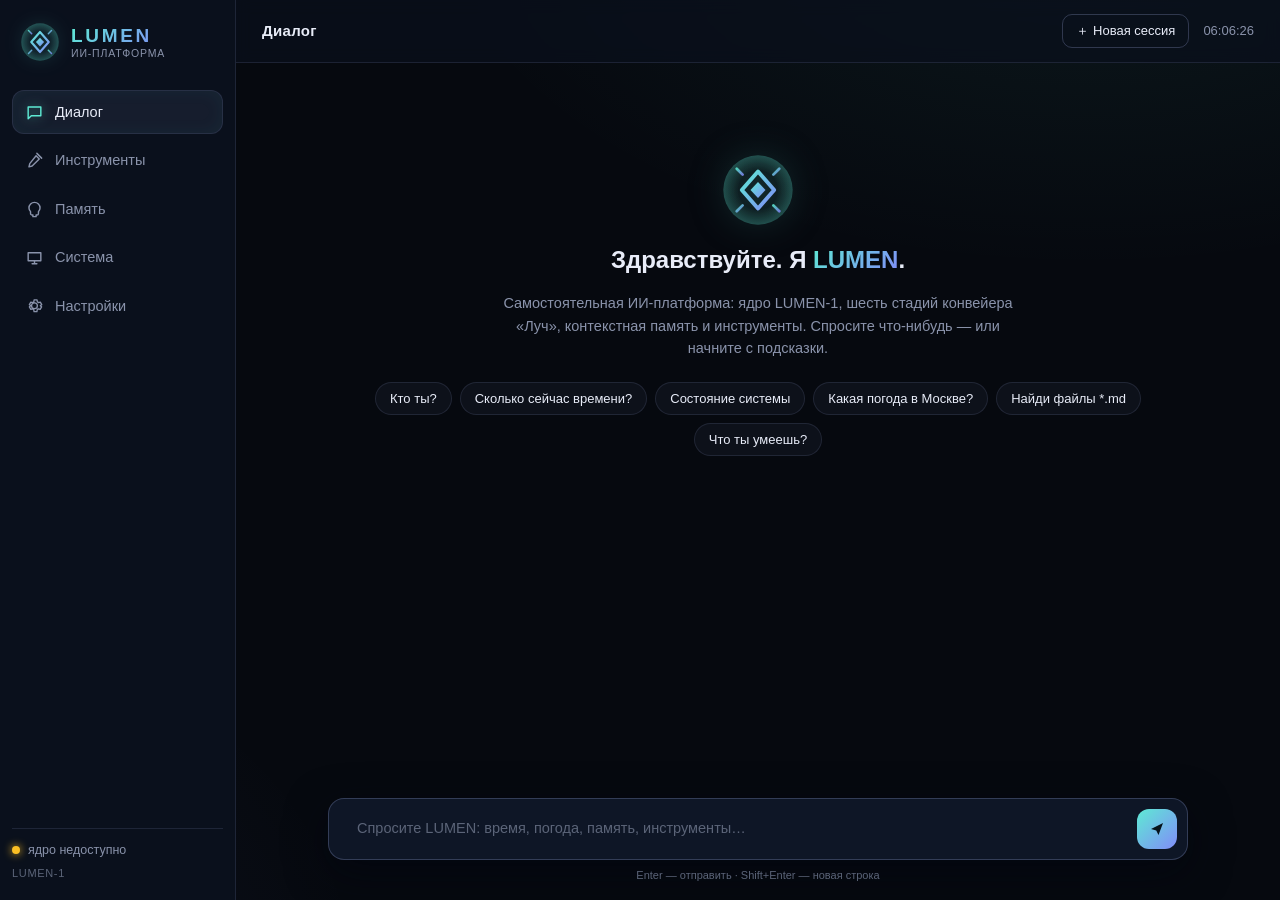
==== lumen/web/index.html @ b2634bad "LUMEN 1.0 — полная переработка: самостоятельная ИИ-платформа Создана новая ИИ-платформа LUMEN (Люмен" ====
<!doctype html>
<html lang="ru" data-theme="dark">
<head>
  <meta charset="utf-8"/>
  <meta name="viewport" content="width=device-width, initial-scale=1"/>
  <title>LUMEN — ИИ-платформа</title>
  <meta name="description" content="LUMEN — самостоятельная ИИ-платформа: ядро LUMEN-1, конвейер «Луч», контекстная память, инструменты и обучающая петля."/>
  <link rel="icon" type="image/svg+xml" href="assets/logo.svg"/>
  <link rel="stylesheet" href="styles.css"/>
</head>
<body>
  <div class="app">
    <!-- ═══════════ ЛЕВАЯ РЕЙКА ═══════════ -->
    <aside class="rail">
      <div class="brand">
        <img src="assets/logo.svg" alt="LUMEN" class="brand-logo"/>
        <div class="brand-text">
          <span class="brand-name">LUMEN</span>
          <span class="brand-sub">ИИ-платформа</span>
        </div>
      </div>

      <nav class="nav">
        <a href="#/dialog" data-view="dialog" class="nav-item active">
          <svg viewBox="0 0 24 24" class="ic"><path d="M4 5h16v11H8l-4 4z"/></svg>
          <span>Диалог</span>
        </a>
        <a href="#/tools" data-view="tools" class="nav-item">
          <svg viewBox="0 0 24 24" class="ic"><path d="M14 6l4 4-9 9-4 1 1-4zM15 3l6 6"/></svg>
          <span>Инструменты</span>
        </a>
        <a href="#/memory" data-view="memory" class="nav-item">
          <svg viewBox="0 0 24 24" class="ic"><path d="M12 3a7 7 0 0 1 7 7c0 2-1 3.5-2 4.7V17a2 2 0 0 1-2 2h-1v2H10v-2H9a2 2 0 0 1-2-2v-2.3C6 13.5 5 12 5 10a7 7 0 0 1 7-7z"/></svg>
          <span>Память</span>
        </a>
        <a href="#/system" data-view="system" class="nav-item">
          <svg viewBox="0 0 24 24" class="ic"><path d="M4 6h16v10H4zM9 20h6M12 16v4"/></svg>
          <span>Система</span>
        </a>
        <a href="#/settings" data-view="settings" class="nav-item">
          <svg viewBox="0 0 24 24" class="ic"><path d="M12 8a4 4 0 1 0 0 8 4 4 0 0 0 0-8zm8 4l2-1.5-2-3.5-2.4.8a8 8 0 0 0-1.6-1L15.5 4h-4l-.4 2.8a8 8 0 0 0-1.6 1L7 7l-2 3.5L7 12l-2 1.5 2 3.5 2.4-.8a8 8 0 0 0 1.6 1l.4 2.8h4l.4-2.8a8 8 0 0 0 1.6-1l2.4.8 2-3.5z" transform="scale(0.92) translate(1,0)"/></svg>
          <span>Настройки</span>
        </a>
      </nav>

      <div class="rail-footer">
        <div class="status-line">
          <span class="dot" id="backend-dot"></span>
          <span id="backend-label">ядро…</span>
        </div>
        <div class="rail-ver" id="rail-ver">LUMEN-1</div>
      </div>
    </aside>

    <!-- ═══════════ ОСНОВНАЯ ОБЛАСТЬ ═══════════ -->
    <main class="main">
      <header class="topbar">
        <div class="crumb" id="crumb">Диалог</div>
        <div class="top-actions">
          <button class="ghost-btn" id="new-session" title="Начать новую сессию">＋ Новая сессия</button>
          <div class="clock" id="clock"></div>
        </div>
      </header>

      <!-- ─── ДИАЛОГ ─── -->
      <section id="view-dialog" class="view">
        <div class="chat" id="chat">
          <div class="chat-inner" id="chat-inner"></div>
        </div>
        <div class="composer-wrap">
          <div class="composer">
            <textarea id="input" rows="1"
              placeholder="Спросите LUMEN: время, погода, память, инструменты…"></textarea>
            <button id="send" class="send-btn" title="Отправить">
              <svg viewBox="0 0 24 24"><path d="M4 12l16-8-6 16-3-6z"/></svg>
            </button>
          </div>
          <div class="composer-hint">Enter — отправить · Shift+Enter — новая строка</div>
        </div>
      </section>

      <!-- ─── ИНСТРУМЕНТЫ ─── -->
      <section id="view-tools" class="view hidden">
        <div class="view-head">
          <h1>Инструменты</h1>
          <p>Реестр LUMEN: встроенные инструменты ядра и legacy-адаптеры. Нажмите «Запустить», чтобы выполнить прямо отсюда.</p>
        </div>
        <div class="tools-grid" id="tools-grid"></div>
      </section>

      <!-- ─── ПАМЯТЬ ─── -->
      <section id="view-memory" class="view hidden">
        <div class="view-head">
          <h1>Память</h1>
          <p>Семантический слой: долговременные факты по категориям. LUMEN сам подхватывает факты из разговора («меня зовут…», «живу в…»).</p>
        </div>
        <div class="mem-layout">
          <div class="mem-side">
            <div class="mem-cats" id="mem-cats"></div>
            <div class="mem-add">
              <h3>Новый факт</h3>
              <select id="mem-cat"></select>
              <input id="mem-key" placeholder="ключ (например: user_name)"/>
              <input id="mem-value" placeholder="значение"/>
              <button id="mem-add-btn" class="accent-btn">Сохранить</button>
            </div>
          </div>
          <div class="mem-main">
            <input id="mem-search" class="search" placeholder="Вспомнить… (relevance-поиск)"/>
            <div id="mem-list" class="mem-list"></div>
          </div>
        </div>
      </section>

      <!-- ─── СИСТЕМА ─── -->
      <section id="view-system" class="view hidden">
        <div class="view-head">
          <h1>Система</h1>
          <p>Состояние платформы, машины и обучающей петли.</p>
        </div>
        <div class="sys-grid" id="sys-grid"></div>
        <div class="pipeline-card" id="pipeline-card"></div>
        <div class="sys-sessions">
          <h3>Сессии</h3>
          <div id="sessions-list" class="sessions-list"></div>
        </div>
      </section>

      <!-- ─── НАСТРОЙКИ ─── -->
      <section id="view-settings" class="view hidden">
        <div class="view-head">
          <h1>Настройки</h1>
          <p>Конфигурация платформы: модуль генерации, персона, контекст, безопасность, голос, внешний вид.</p>
        </div>
        <div class="settings-grid" id="settings-grid"></div>
        <div class="settings-actions">
          <button id="save-settings" class="accent-btn">Сохранить</button>
          <span class="hint">Применяется к ядру сразу, без перезапуска.</span>
        </div>
      </section>
    </main>
  </div>

  <div id="toast-root"></div>
  <div id="modal-root"></div>
  <script src="app.js"></script>
</body>
</html>
---- lumen/web/styles.css ----
/* ═══════════════════════════════════════════════════════════════════════
   LUMEN — дизайн-система «Luminance»
   Своя визуальная идентичность платформы: глубокий графитовый фон,
   мягкое свечение линзы, градиент teal → indigo, стеклянные панели.
   ═══════════════════════════════════════════════════════════════════════ */

:root[data-theme="dark"] {
  --bg-0: #06090f;
  --bg-1: #0a101c;
  --bg-2: #0e1626;
  --panel: rgba(148, 163, 215, 0.055);
  --panel-2: rgba(148, 163, 215, 0.09);
  --panel-solid: #0d1422;
  --border: rgba(148, 163, 215, 0.14);
  --border-strong: rgba(148, 163, 215, 0.28);
  --text: #e8ecf8;
  --muted: #8a93ab;
  --faint: #5b6478;
  --accent: #5eead4;
  --accent-2: #818cf8;
  --accent-3: #f59e0b;
  --good: #34d399;
  --warn: #fbbf24;
  --bad: #f87171;
  --grad: linear-gradient(135deg, #5eead4 0%, #818cf8 100%);
  --glow: 0 0 28px rgba(94, 234, 212, 0.18);
  --shadow: 0 12px 40px rgba(2, 6, 16, 0.55);
  --user-bubble: linear-gradient(135deg, rgba(129, 140, 248, 0.22), rgba(94, 234, 212, 0.10));
}

:root[data-theme="light"] {
  --bg-0: #eef1f8;
  --bg-1: #f6f8fd;
  --bg-2: #ffffff;
  --panel: rgba(30, 41, 77, 0.045);
  --panel-2: rgba(30, 41, 77, 0.08);
  --panel-solid: #ffffff;
  --border: rgba(30, 41, 77, 0.12);
  --border-strong: rgba(30, 41, 77, 0.24);
  --text: #17203a;
  --muted: #5a6478;
  --faint: #98a1b5;
  --accent: #0d9488;
  --accent-2: #6366f1;
  --accent-3: #d97706;
  --good: #059669;
  --warn: #d97706;
  --bad: #dc2626;
  --grad: linear-gradient(135deg, #0d9488 0%, #6366f1 100%);
  --glow: 0 0 28px rgba(13, 148, 136, 0.12);
  --shadow: 0 12px 32px rgba(23, 32, 58, 0.10);
  --user-bubble: linear-gradient(135deg, rgba(99, 102, 241, 0.14), rgba(13, 148, 136, 0.10));
}

* { margin: 0; padding: 0; box-sizing: border-box; }

html, body { height: 100%; }

body {
  font-family: "Inter", "Segoe UI", -apple-system, Roboto, "Helvetica Neue", Arial, sans-serif;
  background:
    radial-gradient(1100px 600px at 85% -10%, rgba(94, 234, 212, 0.07), transparent 60%),
    radial-gradient(900px 700px at -10% 110%, rgba(129, 140, 248, 0.08), transparent 55%),
    var(--bg-0);
  color: var(--text);
  font-size: 14.5px;
  line-height: 1.55;
  -webkit-font-smoothing: antialiased;
}

code, pre, .mono {
  font-family: "JetBrains Mono", "Cascadia Code", Consolas, monospace;
}

::selection { background: rgba(94, 234, 212, 0.28); }

/* ── скроллбар ─────────────────────────────────────────────────────── */
::-webkit-scrollbar { width: 9px; height: 9px; }
::-webkit-scrollbar-thumb { background: var(--border-strong); border-radius: 8px; }
::-webkit-scrollbar-track { background: transparent; }

/* ═══ КАРКАС ═══════════════════════════════════════════════════════════ */
.app { display: flex; height: 100vh; overflow: hidden; }

/* ── рейка ─────────────────────────────────────────────────────────── */
.rail {
  width: 236px; flex-shrink: 0;
  display: flex; flex-direction: column;
  background: var(--bg-1);
  border-right: 1px solid var(--border);
  padding: 18px 12px;
  gap: 18px;
}

.brand { display: flex; align-items: center; gap: 11px; padding: 4px 8px 10px; }
.brand-logo {
  width: 40px; height: 40px;
  filter: drop-shadow(0 0 10px rgba(94, 234, 212, 0.45));
}
.brand-text { display: flex; flex-direction: column; line-height: 1.15; }
.brand-name {
  font-size: 19px; font-weight: 800; letter-spacing: 0.14em;
  background: var(--grad);
  -webkit-background-clip: text; background-clip: text; color: transparent;
}
.brand-sub { font-size: 10.5px; color: var(--muted); letter-spacing: 0.08em; text-transform: uppercase; }

.nav { display: flex; flex-direction: column; gap: 4px; flex: 1; }
.nav-item {
  display: flex; align-items: center; gap: 11px;
  padding: 10px 12px; border-radius: 12px;
  color: var(--muted); text-decoration: none; font-weight: 500;
  border: 1px solid transparent;
  transition: all 0.16s ease;
}
.nav-item:hover { color: var(--text); background: var(--panel); }
.nav-item.active {
  color: var(--text);
  background: var(--panel-2);
  border-color: var(--border);
  box-shadow: inset 0 0 18px rgba(94, 234, 212, 0.05);
}
.nav-item.active .ic { color: var(--accent); filter: drop-shadow(0 0 6px rgba(94,234,212,.6)); }
.nav-item .ic { width: 19px; height: 19px; fill: none; stroke: currentColor; stroke-width: 1.8; stroke-linecap: round; stroke-linejoin: round; flex-shrink: 0; }

.rail-footer { border-top: 1px solid var(--border); padding-top: 12px; }
.status-line { display: flex; align-items: center; gap: 8px; font-size: 12.5px; color: var(--muted); }
.dot { width: 8px; height: 8px; border-radius: 50%; background: var(--faint); flex-shrink: 0; }
.dot.on { background: var(--good); box-shadow: 0 0 8px var(--good); animation: pulse 2.4s infinite; }
.dot.off { background: var(--warn); box-shadow: 0 0 8px var(--warn); }
.rail-ver { margin-top: 5px; font-size: 11px; color: var(--faint); letter-spacing: 0.06em; }

@keyframes pulse { 0%, 100% { opacity: 1; } 50% { opacity: 0.55; } }

/* ── основная область ──────────────────────────────────────────────── */
.main { flex: 1; display: flex; flex-direction: column; min-width: 0; }

.topbar {
  display: flex; align-items: center; justify-content: space-between;
  padding: 14px 26px;
  border-bottom: 1px solid var(--border);
  background: color-mix(in srgb, var(--bg-1) 72%, transparent);
  backdrop-filter: blur(8px);
}
.crumb { font-size: 15px; font-weight: 600; letter-spacing: 0.02em; }
.top-actions { display: flex; align-items: center; gap: 14px; }
.clock { font-size: 13px; color: var(--muted); font-variant-numeric: tabular-nums; }

.ghost-btn {
  background: transparent; border: 1px solid var(--border-strong);
  color: var(--text); padding: 7px 13px; border-radius: 10px;
  font-size: 13px; cursor: pointer; transition: all 0.15s;
}
.ghost-btn:hover { border-color: var(--accent); color: var(--accent); box-shadow: var(--glow); }

.view { flex: 1; overflow-y: auto; display: flex; flex-direction: column; }
.view.hidden { display: none; }

.view-head { padding: 22px 28px 8px; max-width: 1200px; width: 100%; margin: 0 auto; }
.view-head h1 { font-size: 21px; font-weight: 750; letter-spacing: 0.01em; }
.view-head p { color: var(--muted); margin-top: 4px; max-width: 720px; }

/* ═══ ДИАЛОГ ═══════════════════════════════════════════════════════════ */
.chat { flex: 1; overflow-y: auto; }
.chat-inner { max-width: 860px; margin: 0 auto; padding: 26px 24px 10px; display: flex; flex-direction: column; gap: 18px; }

/* приветствие */
.welcome {
  text-align: center; padding: 64px 20px 30px;
  display: flex; flex-direction: column; align-items: center; gap: 14px;
}
.welcome img { width: 74px; filter: drop-shadow(0 0 18px rgba(94,234,212,.5)); }
.welcome h2 { font-size: 24px; font-weight: 750; }
.welcome h2 b { background: var(--grad); -webkit-background-clip: text; background-clip: text; color: transparent; }
.welcome p { color: var(--muted); max-width: 520px; }
.sugg-row { display: flex; flex-wrap: wrap; gap: 8px; justify-content: center; margin-top: 8px; }
.sugg {
  background: var(--panel); border: 1px solid var(--border);
  color: var(--text); padding: 8px 14px; border-radius: 999px;
  font-size: 13px; cursor: pointer; transition: all 0.15s;
}
.sugg:hover { border-color: var(--accent); box-shadow: var(--glow); transform: translateY(-1px); }

/* сообщение пользователя */
.msg-user { display: flex; justify-content: flex-end; }
.bubble-user {
  max-width: 70%;
  background: var(--user-bubble);
  border: 1px solid var(--border);
  border-radius: 16px 16px 4px 16px;
  padding: 11px 16px;
  white-space: pre-wrap; word-break: break-word;
}
.bubble-user .who { font-size: 11px; color: var(--muted); margin-bottom: 3px; text-align: right; }

/* карточка ответа LUMEN — «lumina» */
.lumina {
  background: var(--panel);
  border: 1px solid var(--border);
  border-radius: 16px;
  overflow: hidden;
  animation: rise 0.3s ease;
}
@keyframes rise { from { opacity: 0; transform: translateY(8px); } to { opacity: 1; transform: none; } }
.lumina-header {
  display: flex; align-items: center; gap: 9px;
  padding: 9px 16px;
  border-bottom: 1px solid var(--border);
  background: var(--panel-2);
}
.lumina-header img { width: 20px; height: 20px; filter: drop-shadow(0 0 5px rgba(94,234,212,.5)); }
.lumina-name { font-weight: 700; font-size: 12.5px; letter-spacing: 0.1em; }
.chip {
  font-size: 11px; padding: 2.5px 9px; border-radius: 999px;
  background: var(--panel-2); border: 1px solid var(--border); color: var(--muted);
  white-space: nowrap;
}
.chip.accent { color: var(--accent); border-color: color-mix(in srgb, var(--accent) 40%, transparent); }
.chip.warn { color: var(--warn); border-color: color-mix(in srgb, var(--warn) 40%, transparent); }
.chip.bad { color: var(--bad); border-color: color-mix(in srgb, var(--bad) 40%, transparent); }
.lumina-spacer { flex: 1; }
.lumina-body { padding: 14px 18px; word-break: break-word; }
.lumina-body p { margin: 0 0 10px; }
.lumina-body p:last-child { margin-bottom: 0; }
.lumina-body ul, .lumina-body ol { margin: 0 0 10px 22px; }
.lumina-body li { margin: 3px 0; }
.lumina-body code {
  background: var(--panel-2); border: 1px solid var(--border);
  padding: 1px 6px; border-radius: 6px; font-size: 12.5px;
}
.lumina-body pre {
  background: var(--bg-0); border: 1px solid var(--border);
  border-radius: 10px; padding: 12px 14px; overflow-x: auto;
  font-size: 12.5px; margin: 8px 0;
}
.lumina-body pre code { background: none; border: none; padding: 0; }
.lumina-body a { color: var(--accent); }
.lumina-body strong { color: var(--text); }

.lumina-footer {
  display: flex; align-items: center; gap: 8px; flex-wrap: wrap;
  padding: 8px 14px; border-top: 1px solid var(--border);
}
.tool-chip {
  display: inline-flex; align-items: center; gap: 6px;
  font-size: 11.5px; padding: 3px 10px; border-radius: 999px;
  background: var(--panel-2); border: 1px solid var(--border); color: var(--muted);
  font-family: "JetBrains Mono", Consolas, monospace;
}
.tool-chip .tk { font-size: 10px; }
.tool-chip.ok .tk { color: var(--good); }
.tool-chip.err .tk { color: var(--bad); }
.lumina-acts { margin-left: auto; display: flex; gap: 4px; }
.act {
  background: transparent; border: none; color: var(--faint);
  width: 28px; height: 28px; border-radius: 8px; cursor: pointer;
  display: inline-flex; align-items: center; justify-content: center;
  transition: all 0.14s; font-size: 14px;
}
.act:hover { color: var(--text); background: var(--panel-2); }
.act.on { color: var(--accent); }

/* индикатор обработки */
.typing { display: flex; align-items: center; gap: 10px; padding: 14px 18px; }
.typing .dots { display: flex; gap: 5px; }
.typing .dots i {
  width: 7px; height: 7px; border-radius: 50%; background: var(--accent);
  animation: bounce 1.2s infinite;
}
.typing .dots i:nth-child(2) { animation-delay: 0.15s; }
.typing .dots i:nth-child(3) { animation-delay: 0.3s; }
@keyframes bounce { 0%, 60%, 100% { transform: translateY(0); opacity: .5; } 30% { transform: translateY(-5px); opacity: 1; } }
.typing .stage-label { font-size: 12.5px; color: var(--muted); }

/* композер */
.composer-wrap { padding: 10px 24px 16px; max-width: 908px; margin: 0 auto; width: 100%; }
.composer {
  display: flex; align-items: flex-end; gap: 10px;
  background: var(--bg-2);
  border: 1px solid var(--border-strong);
  border-radius: 16px; padding: 10px 10px 10px 16px;
  transition: all 0.18s;
  box-shadow: var(--shadow);
}
.composer:focus-within { border-color: var(--accent); box-shadow: var(--glow), var(--shadow); }
.composer textarea {
  flex: 1; background: transparent; border: none; outline: none; resize: none;
  color: var(--text); font-family: inherit; font-size: 14.5px; line-height: 1.5;
  max-height: 160px;
}
.composer textarea::placeholder { color: var(--faint); }
.send-btn {
  width: 40px; height: 40px; border-radius: 12px; border: none;
  background: var(--grad); cursor: pointer; flex-shrink: 0;
  display: flex; align-items: center; justify-content: center;
  transition: all 0.16s;
}
.send-btn svg { width: 18px; height: 18px; fill: #06121a; }
.send-btn:hover { transform: translateY(-1px); filter: brightness(1.1); box-shadow: var(--glow); }
.send-btn:disabled { opacity: 0.45; cursor: default; transform: none; }
.composer-hint { text-align: center; font-size: 11px; color: var(--faint); margin-top: 7px; }

/* ═══ ИНСТРУМЕНТЫ ═══════════════════════════════════════════════════════ */
.tools-grid {
  display: grid; grid-template-columns: repeat(auto-fill, minmax(330px, 1fr));
  gap: 14px; padding: 14px 28px 40px; max-width: 1200px; margin: 0 auto; width: 100%;
}
.tool-card {
  background: var(--panel); border: 1px solid var(--border);
  border-radius: 16px; padding: 16px 18px;
  display: flex; flex-direction: column; gap: 9px;
  transition: all 0.16s;
}
.tool-card:hover { border-color: var(--border-strong); transform: translateY(-2px); box-shadow: var(--shadow); }
.tool-top { display: flex; align-items: center; gap: 10px; }
.tool-icon { font-size: 22px; }
.tool-name { font-family: "JetBrains Mono", Consolas, monospace; font-size: 13.5px; font-weight: 600; }
.tool-title { color: var(--muted); font-size: 12.5px; }
.tool-desc { color: var(--muted); font-size: 13px; flex: 1; }
.tool-params { display: flex; flex-wrap: wrap; gap: 5px; }
.tool-params .chip { font-family: "JetBrains Mono", Consolas, monospace; }
.tool-foot { display: flex; align-items: center; justify-content: space-between; gap: 8px; }
.avail { display: flex; align-items: center; gap: 6px; font-size: 12px; color: var(--muted); }
.avail .dot { width: 7px; height: 7px; }
.accent-btn {
  background: var(--grad); color: #06121a; font-weight: 650;
  border: none; padding: 8px 16px; border-radius: 11px; cursor: pointer;
  font-size: 13px; transition: all 0.15s;
}
.accent-btn:hover { filter: brightness(1.08); box-shadow: var(--glow); }
.accent-btn:disabled { opacity: 0.5; cursor: default; }

/* ═══ ПАМЯТЬ ═══════════════════════════════════════════════════════════ */
.mem-layout {
  display: grid; grid-template-columns: 270px 1fr; gap: 18px;
  padding: 12px 28px 40px; max-width: 1200px; margin: 0 auto; width: 100%;
}
.mem-side { display: flex; flex-direction: column; gap: 14px; }
.mem-cats { display: flex; flex-direction: column; gap: 5px; }
.mem-cat {
  display: flex; align-items: center; justify-content: space-between;
  padding: 9px 13px; border-radius: 11px; cursor: pointer;
  color: var(--muted); border: 1px solid transparent; font-size: 13.5px;
}
.mem-cat:hover { background: var(--panel); }
.mem-cat.active { color: var(--text); background: var(--panel-2); border-color: var(--border); }
.mem-cat .cnt { font-size: 11.5px; color: var(--faint); background: var(--panel-2); padding: 1px 8px; border-radius: 999px; }

.mem-add { background: var(--panel); border: 1px solid var(--border); border-radius: 14px; padding: 14px; display: flex; flex-direction: column; gap: 8px; }
.mem-add h3 { font-size: 13.5px; margin-bottom: 2px; }

input, select, textarea {
  background: var(--bg-2); border: 1px solid var(--border);
  color: var(--text); border-radius: 10px; padding: 9px 12px;
  font-family: inherit; font-size: 13.5px; outline: none; width: 100%;
  transition: border 0.15s;
}
input:focus, select:focus, textarea:focus { border-color: var(--accent); }
.search { margin-bottom: 12px; }

.mem-list { display: flex; flex-direction: column; gap: 9px; }
.fact-card {
  background: var(--panel); border: 1px solid var(--border);
  border-radius: 13px; padding: 12px 15px;
  display: flex; align-items: flex-start; gap: 10px;
}
.fact-badge {
  font-size: 10.5px; text-transform: uppercase; letter-spacing: 0.05em;
  padding: 3px 9px; border-radius: 999px; flex-shrink: 0; margin-top: 2px;
  background: var(--panel-2); color: var(--accent); border: 1px solid var(--border);
}
.fact-body { flex: 1; min-width: 0; }
.fact-key { font-family: "JetBrains Mono", Consolas, monospace; font-size: 12.5px; color: var(--muted); }
.fact-value { word-break: break-word; margin-top: 2px; }
.fact-upd { font-size: 11px; color: var(--faint); margin-top: 4px; }
.fact-del {
  background: transparent; border: none; color: var(--faint); cursor: pointer;
  font-size: 15px; padding: 4px 7px; border-radius: 8px;
}
.fact-del:hover { color: var(--bad); background: var(--panel-2); }
.mem-empty { color: var(--faint); text-align: center; padding: 40px 0; }

/* ═══ СИСТЕМА ═══════════════════════════════════════════════════════════ */
.sys-grid {
  display: grid; grid-template-columns: repeat(auto-fill, minmax(300px, 1fr));
  gap: 14px; padding: 12px 28px 6px; max-width: 1200px; margin: 0 auto; width: 100%;
}
.sys-card {
  background: var(--panel); border: 1px solid var(--border);
  border-radius: 16px; padding: 16px 18px;
}
.sys-card h3 {
  font-size: 12px; text-transform: uppercase; letter-spacing: 0.09em;
  color: var(--muted); margin-bottom: 10px; display: flex; align-items: center; gap: 7px;
}
.kv { display: flex; justify-content: space-between; gap: 10px; padding: 4px 0; font-size: 13px; }
.kv .k { color: var(--muted); }
.kv .v { text-align: right; word-break: break-word; max-width: 62%; }
.bar { height: 7px; border-radius: 6px; background: var(--panel-2); overflow: hidden; margin: 5px 0 9px; }
.bar i { display: block; height: 100%; border-radius: 6px; background: var(--grad); transition: width 0.4s; }
.bar.hot i { background: linear-gradient(90deg, #f59e0b, #f87171); }

.pipeline-card {
  max-width: 1200px; margin: 16px auto 0; width: calc(100% - 56px);
  background: var(--panel); border: 1px solid var(--border);
  border-radius: 16px; padding: 18px 20px;
}
.pipeline-card h3 { font-size: 12px; text-transform: uppercase; letter-spacing: 0.09em; color: var(--muted); margin-bottom: 12px; }
.pipeline { display: flex; align-items: stretch; gap: 6px; flex-wrap: wrap; }
.stage {
  flex: 1; min-width: 120px;
  background: var(--bg-2); border: 1px solid var(--border);
  border-radius: 12px; padding: 10px 12px; position: relative;
}
.stage b { display: block; font-size: 13px; }
.stage span { font-size: 11px; color: var(--muted); display: block; margin-top: 3px; }
.stage .n {
  position: absolute; top: -9px; left: 10px;
  font-size: 10px; font-weight: 700; color: var(--accent);
  background: var(--bg-1); padding: 0 6px; border-radius: 999px; border: 1px solid var(--border);
}
.stage-arrow { align-self: center; color: var(--faint); font-size: 15px; }

.sys-sessions { max-width: 1200px; margin: 20px auto 40px; width: calc(100% - 56px); }
.sys-sessions h3 { font-size: 12px; text-transform: uppercase; letter-spacing: 0.09em; color: var(--muted); margin-bottom: 10px; }
.sessions-list { display: flex; flex-direction: column; gap: 7px; }
.session-row {
  display: flex; align-items: center; gap: 12px;
  background: var(--panel); border: 1px solid var(--border);
  border-radius: 12px; padding: 10px 14px; font-size: 13px;
}
.session-row .sid { font-family: "JetBrains Mono", Consolas, monospace; font-size: 12px; color: var(--muted); }
.session-row .spacer { flex: 1; }
.session-row .ghost-btn { padding: 4px 10px; font-size: 12px; }

/* ═══ НАСТРОЙКИ ═════════════════════════════════════════════════════════ */
.settings-grid {
  display: grid; grid-template-columns: repeat(auto-fill, minmax(340px, 1fr));
  gap: 14px; padding: 12px 28px 6px; max-width: 1200px; margin: 0 auto; width: 100%;
}
.set-card {
  background: var(--panel); border: 1px solid var(--border);
  border-radius: 16px; padding: 16px 18px;
  display: flex; flex-direction: column; gap: 11px;
}
.set-card h3 { font-size: 12px; text-transform: uppercase; letter-spacing: 0.09em; color: var(--muted); }
.set-row { display: flex; flex-direction: column; gap: 5px; }
.set-row label { font-size: 12.5px; color: var(--muted); }
.set-row .hint-inline { font-size: 11.5px; color: var(--faint); }
.set-row input[type="range"] { padding: 0; accent-color: var(--accent); }
.set-row.check { flex-direction: row; align-items: center; justify-content: space-between; }
.set-row.check input { width: auto; }
.settings-actions {
  max-width: 1200px; margin: 16px auto 40px; width: calc(100% - 56px);
  display: flex; align-items: center; gap: 14px;
}
.settings-actions .hint { font-size: 12.5px; color: var(--faint); }

/* ═══ МОДАЛКА / ТОСТЫ ══════════════════════════════════════════════════ */
.modal-backdrop {
  position: fixed; inset: 0; background: rgba(3, 7, 15, 0.66);
  backdrop-filter: blur(4px);
  display: flex; align-items: center; justify-content: center; z-index: 60;
  animation: fade 0.15s ease;
}
@keyframes fade { from { opacity: 0; } to { opacity: 1; } }
.modal {
  width: min(560px, 92vw); max-height: 84vh; overflow-y: auto;
  background: var(--panel-solid); border: 1px solid var(--border-strong);
  border-radius: 18px; box-shadow: var(--shadow);
  animation: rise 0.18s ease;
}
.modal-head {
  display: flex; align-items: center; justify-content: space-between;
  padding: 15px 20px; border-bottom: 1px solid var(--border);
}
.modal-head b { font-size: 15px; }
.modal-close { background: none; border: none; color: var(--muted); font-size: 20px; cursor: pointer; }
.modal-close:hover { color: var(--text); }
.modal-body { padding: 18px 20px; display: flex; flex-direction: column; gap: 12px; }
.modal-body pre {
  background: var(--bg-0); border: 1px solid var(--border);
  border-radius: 10px; padding: 12px 14px; font-size: 12.5px;
  white-space: pre-wrap; word-break: break-word; max-height: 300px; overflow-y: auto;
}
.modal-foot { padding: 14px 20px; border-top: 1px solid var(--border); display: flex; justify-content: flex-end; gap: 9px; }

#toast-root { position: fixed; bottom: 22px; right: 22px; display: flex; flex-direction: column; gap: 9px; z-index: 80; }
.toast {
  background: var(--panel-solid); border: 1px solid var(--border-strong);
  border-left: 3px solid var(--accent);
  border-radius: 12px; padding: 11px 16px; font-size: 13px;
  box-shadow: var(--shadow); max-width: 340px;
  animation: rise 0.2s ease;
}
.toast.err { border-left-color: var(--bad); }
.toast.ok { border-left-color: var(--good); }

/* ═══ АДАПТИВ ═══════════════════════════════════════════════════════════ */
@media (max-width: 900px) {
  .rail { width: 66px; padding: 14px 8px; }
  .brand-text, .nav-item span, .rail-footer { display: none; }
  .nav-item { justify-content: center; padding: 12px; }
  .mem-layout { grid-template-columns: 1fr; }
  .mem-side { flex-direction: row; flex-wrap: wrap; }
  .mem-cats { flex-direction: row; flex-wrap: wrap; }
}
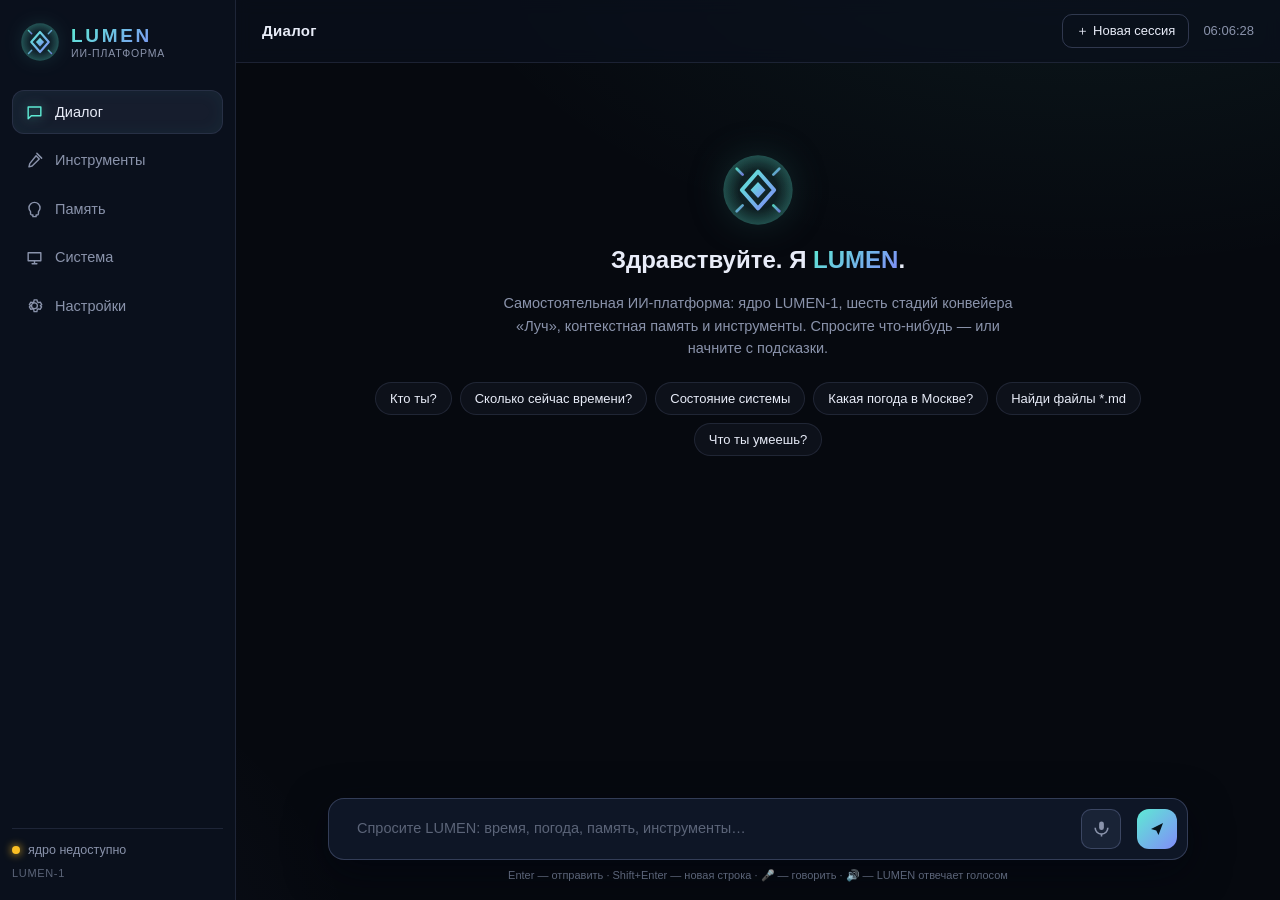
==== commit 97aeb856: "LUMEN 1.3 — думает, говорит и учится сам Мысли LUMEN: - трасса рассуждений на каждой стадии конвейер" ====
--- a/lumen/web/index.html
+++ b/lumen/web/index.html
@@ -71,11 +71,14 @@
           <div class="composer">
             <textarea id="input" rows="1"
               placeholder="Спросите LUMEN: время, погода, память, инструменты…"></textarea>
+            <button id="mic" class="mic-btn" title="Голосовой ввод (нажмите и говорите)">
+              <svg viewBox="0 0 24 24"><path d="M12 3a3 3 0 0 1 3 3v5a3 3 0 0 1-6 0V6a3 3 0 0 1 3-3zM5 11a7 7 0 0 0 14 0h2a9 9 0 0 1-8 8.92V22h-2v-2.08A9 9 0 0 1 3 11h2z"/></svg>
+            </button>
             <button id="send" class="send-btn" title="Отправить">
               <svg viewBox="0 0 24 24"><path d="M4 12l16-8-6 16-3-6z"/></svg>
             </button>
           </div>
-          <div class="composer-hint">Enter — отправить · Shift+Enter — новая строка</div>
+          <div class="composer-hint">Enter — отправить · Shift+Enter — новая строка · 🎤 — говорить · 🔊 — LUMEN отвечает голосом</div>
         </div>
       </section>
 
--- a/lumen/web/styles.css
+++ b/lumen/web/styles.css
@@ -496,6 +496,54 @@
 .toast.err { border-left-color: var(--bad); }
 .toast.ok { border-left-color: var(--good); }
 
+/* ═══ МЫСЛИ LUMEN ═══════════════════════════════════════════════════════ */
+.thoughts-live {
+  margin-top: 10px; padding: 10px 12px;
+  background: rgba(210, 168, 255, .05);
+  border: 1px dashed rgba(210, 168, 255, .35);
+  border-radius: 10px;
+}
+.thoughts-live .tl-head {
+  display: block; font-size: 11.5px; font-weight: 600;
+  color: var(--accent-2, #d2a8ff); margin-bottom: 6px; letter-spacing: .3px;
+}
+.thoughts-live ul { margin: 0; padding-left: 16px; }
+.thoughts-live li { font-size: 12px; color: var(--muted); margin: 2px 0; }
+.thoughts-live li::marker { color: var(--accent-2, #d2a8ff); }
+
+.thoughts { margin-top: 10px; }
+.thoughts summary {
+  cursor: pointer; font-size: 12px; color: var(--accent-2, #d2a8ff);
+  user-select: none; padding: 4px 0;
+}
+.thoughts ol { margin: 6px 0 0; padding-left: 20px; }
+.thoughts li { font-size: 12px; color: var(--muted); margin: 3px 0; }
+.thoughts li::marker { color: var(--accent-2, #d2a8ff); }
+
+.sys-card .thought-row {
+  display: flex; gap: 8px; font-size: 12px; padding: 6px 0;
+  border-top: 1px solid var(--border); align-items: baseline;
+}
+.sys-card .thought-row .t-time { color: var(--muted); font-family: monospace; flex: 0 0 62px; }
+.sys-card .thought-row .t-who {
+  flex: 0 0 auto; font-size: 10.5px; color: var(--accent);
+  border: 1px solid var(--border-strong); border-radius: 20px; padding: 1px 8px;
+}
+.sys-card .thought-row .t-what { color: var(--text); }
+.sys-card .t-thoughts { font-size: 11.5px; color: var(--muted); padding: 0 0 4px 70px; }
+
+/* ═══ МИКРОФОН ═══════════════════════════════════════════════════════════ */
+.mic-btn {
+  flex: 0 0 auto; width: 40px; height: 40px; margin-right: 6px;
+  border: 1px solid var(--border-strong); background: var(--panel-2);
+  border-radius: 10px; cursor: pointer; display: grid; place-items: center;
+}
+.mic-btn svg { width: 19px; height: 19px; fill: var(--muted); }
+.mic-btn:hover { border-color: var(--accent); }
+.mic-btn:hover svg { fill: var(--accent); }
+.mic-btn.on { border-color: var(--bad); background: rgba(248, 81, 73, .1); animation: pulse 1.2s infinite; }
+.mic-btn.on svg { fill: var(--bad); }
+
 /* ═══ АДАПТИВ ═══════════════════════════════════════════════════════════ */
 @media (max-width: 900px) {
   .rail { width: 66px; padding: 14px 8px; }
